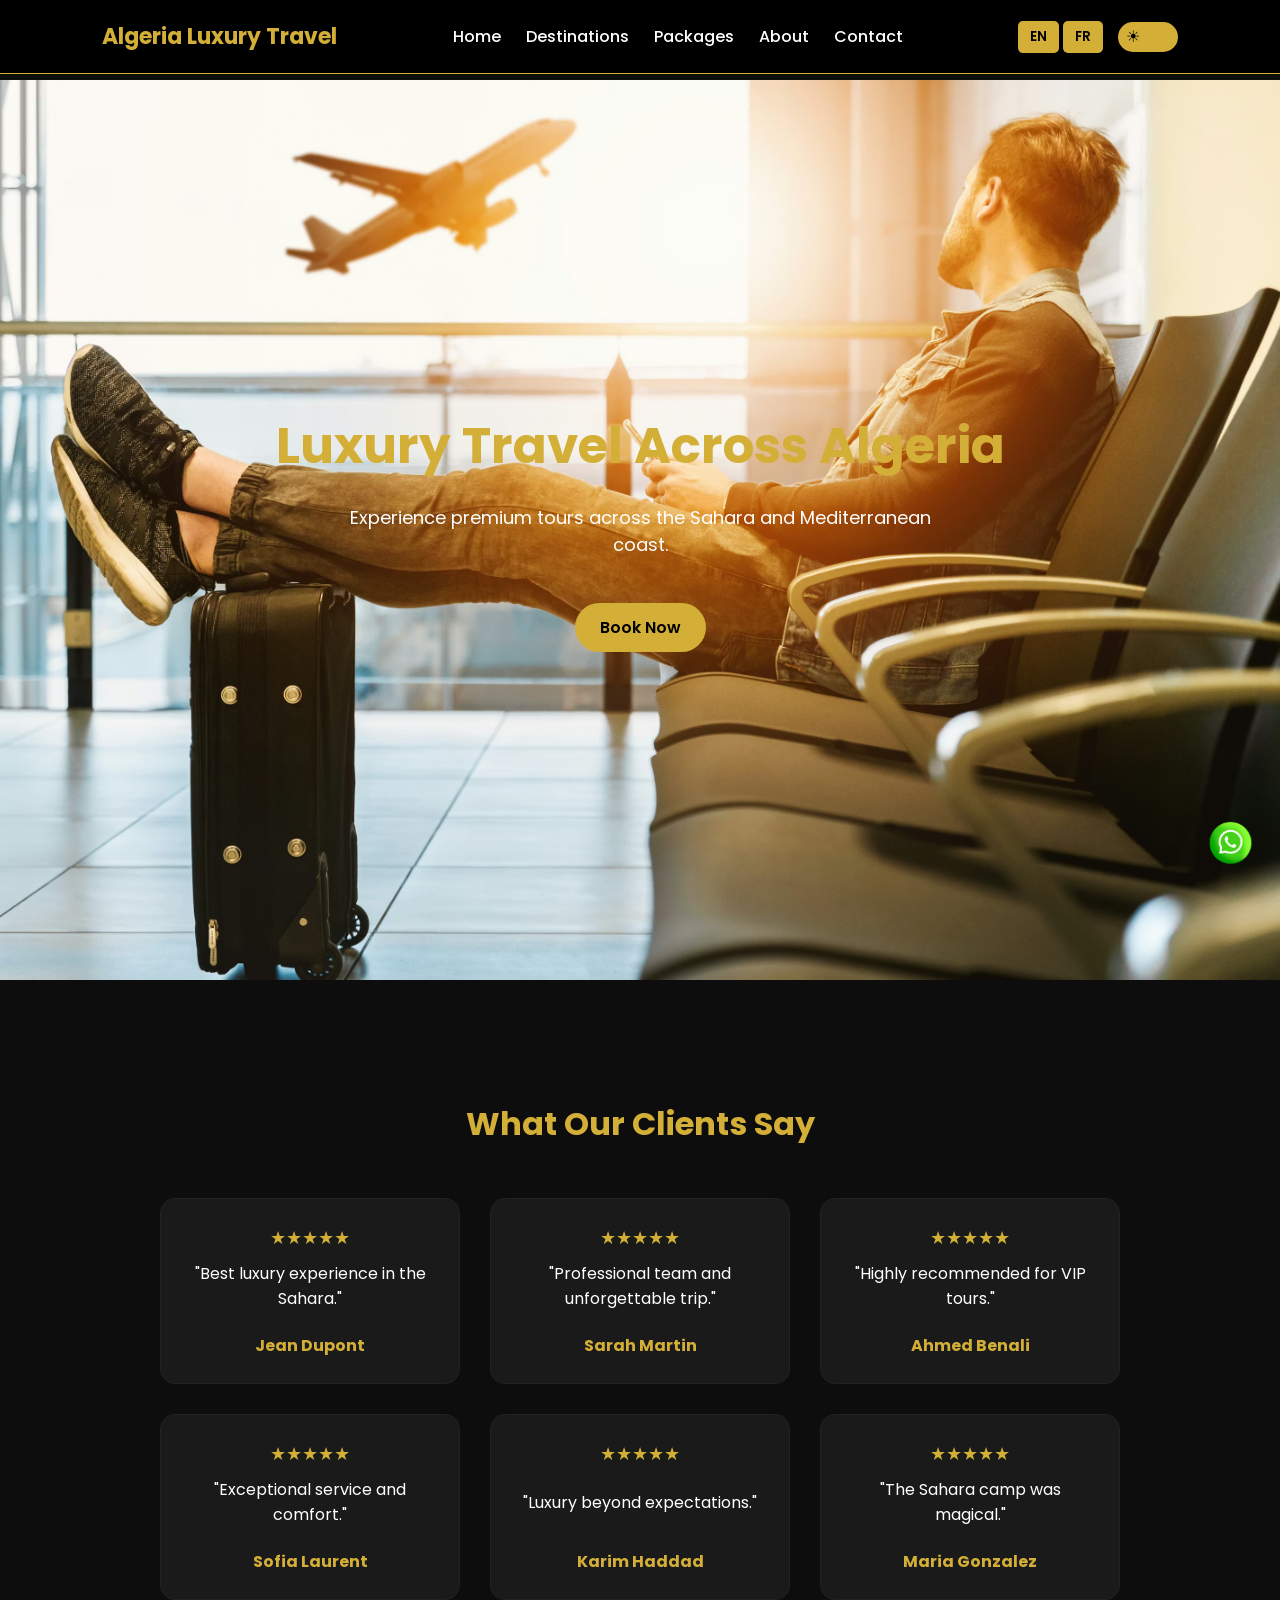
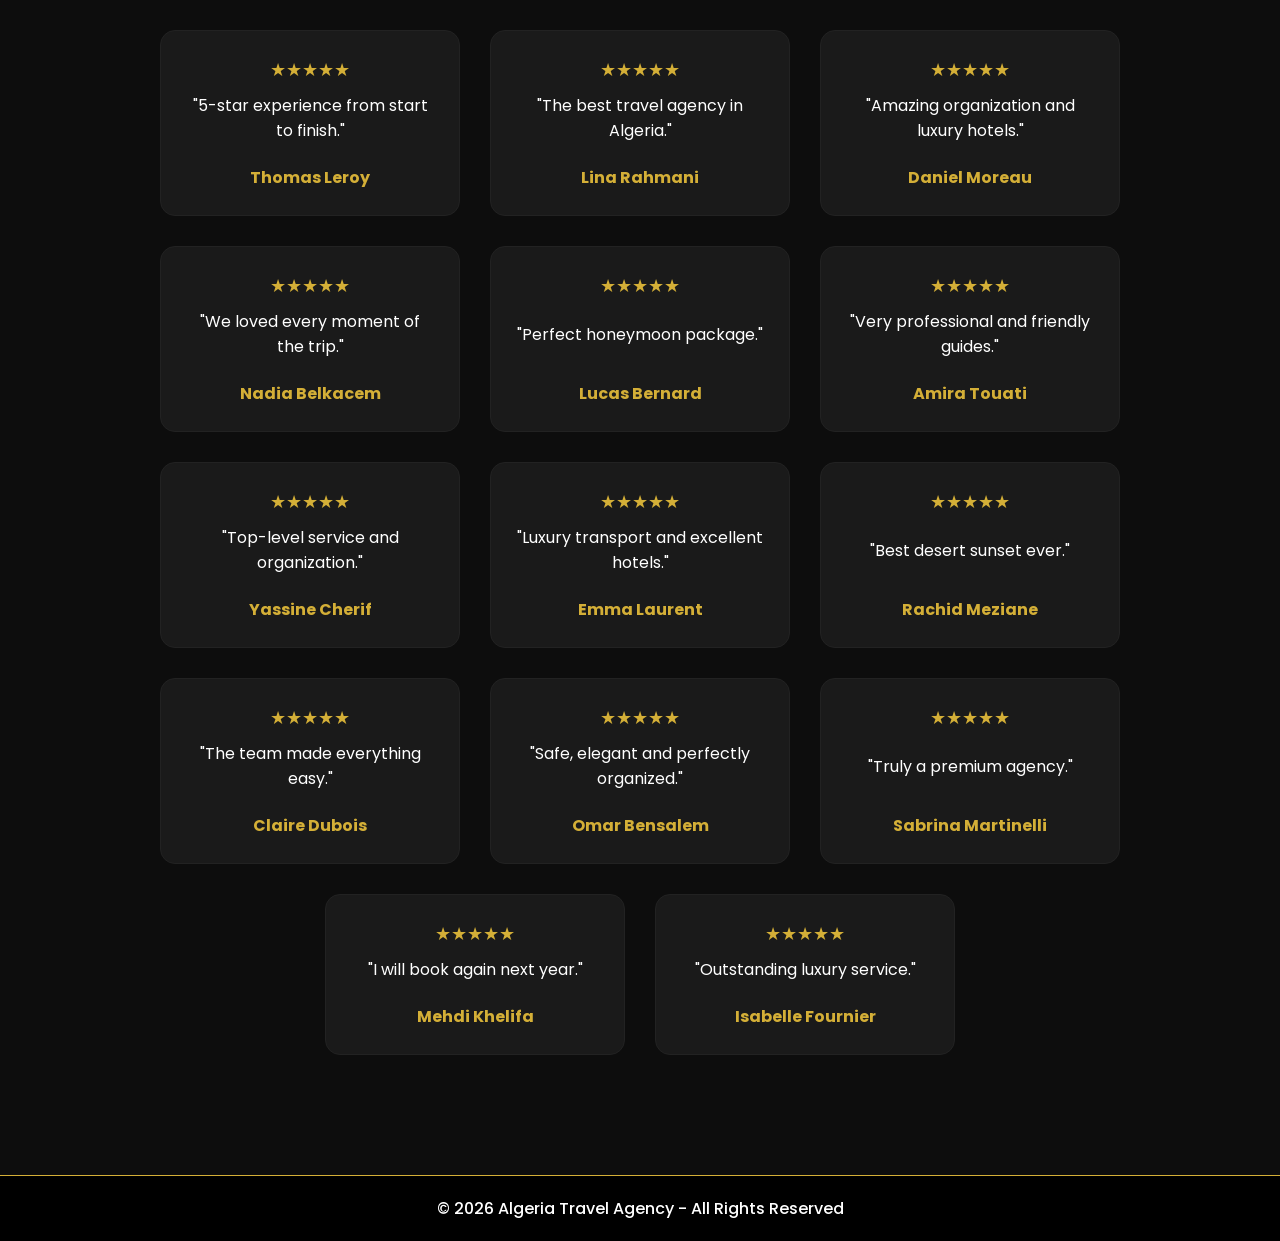
==== index.html @ 8c11dc51 "Add files via upload" ====
<!DOCTYPE html>
<html lang="en">
<head>
<meta charset="UTF-8">
<meta name="viewport" content="width=device-width, initial-scale=1.0">

<meta name="description" content="Luxury Algeria travel agency offering premium Sahara tours and VIP experiences.">
<meta name="keywords" content="Algeria travel, Sahara tours, luxury travel Algeria">

<title>Algeria Travel Agency | Luxury Tours</title>

<link href="https://fonts.googleapis.com/css2?family=Poppins:wght@300;400;600;700&display=swap" rel="stylesheet">
<link rel="stylesheet" href="style.css">
</head>

<body>

<header>
<div class="logo">Algeria Luxury Travel</div>

<nav>

<ul>
<li><a href="index.html" data-key="home">Home</a></li>
<li><a href="destinations.html" data-key="destinations">Destinations</a></li>
<li><a href="packages.html" data-key="packages">Packages</a></li>
<li><a href="about.html" data-key="about">About</a></li>
<li><a href="contact.html" data-key="contact">Contact</a></li>
</ul>
</nav>

<div class="controls">
<div class="lang-switch">
<button onclick="changeLang('en')">EN</button>
<button onclick="changeLang('fr')">FR</button>

</div>

<button class="theme-toggle" onclick="toggleTheme()">
  <span class="sun">☀</span>
  <span class="moon">🌙</span>
</button>
</div>

</header>

<!-- HERO SECTION -->
<section class="hero">
<h1 data-key="heroTitle">Luxury Travel Across Algeria</h1>
<p data-key="heroText">Experience premium tours across the Sahara and Mediterranean coast.</p>
<a href="packages.html" class="btn" data-key="book">Book Now</a>
</section>

<!-- TESTIMONIALS -->
<section class="section">
<h2 data-key="testimonials">What Our Clients Say</h2>

<div class="cards">

<div class="card testimonial">
<p class="stars">★★★★★</p>
<p>"Best luxury experience in the Sahara."</p>
<h4>Jean Dupont</h4>
</div>

<div class="card testimonial">
<p class="stars">★★★★★</p>
<p>"Professional team and unforgettable trip."</p>
<h4>Sarah Martin</h4>
</div>

<div class="card testimonial">
<p class="stars">★★★★★</p>
<p>"Highly recommended for VIP tours."</p>
<h4>Ahmed Benali</h4>
</div>

<div class="card testimonial">
<p class="stars">★★★★★</p>
<p>"Exceptional service and comfort."</p>
<h4>Sofia Laurent</h4>
</div>

<div class="card testimonial">
<p class="stars">★★★★★</p>
<p>"Luxury beyond expectations."</p>
<h4>Karim Haddad</h4>
</div>

<div class="card testimonial">
<p class="stars">★★★★★</p>
<p>"The Sahara camp was magical."</p>
<h4>Maria Gonzalez</h4>
</div>

<div class="card testimonial">
<p class="stars">★★★★★</p>
<p>"5-star experience from start to finish."</p>
<h4>Thomas Leroy</h4>
</div>

<div class="card testimonial">
<p class="stars">★★★★★</p>
<p>"The best travel agency in Algeria."</p>
<h4>Lina Rahmani</h4>
</div>

<div class="card testimonial">
<p class="stars">★★★★★</p>
<p>"Amazing organization and luxury hotels."</p>
<h4>Daniel Moreau</h4>
</div>

<div class="card testimonial">
<p class="stars">★★★★★</p>
<p>"We loved every moment of the trip."</p>
<h4>Nadia Belkacem</h4>
</div>

<div class="card testimonial">
<p class="stars">★★★★★</p>
<p>"Perfect honeymoon package."</p>
<h4>Lucas Bernard</h4>
</div>

<div class="card testimonial">
<p class="stars">★★★★★</p>
<p>"Very professional and friendly guides."</p>
<h4>Amira Touati</h4>
</div>

<div class="card testimonial">
<p class="stars">★★★★★</p>
<p>"Top-level service and organization."</p>
<h4>Yassine Cherif</h4>
</div>

<div class="card testimonial">
<p class="stars">★★★★★</p>
<p>"Luxury transport and excellent hotels."</p>
<h4>Emma Laurent</h4>
</div>

<div class="card testimonial">
<p class="stars">★★★★★</p>
<p>"Best desert sunset ever."</p>
<h4>Rachid Meziane</h4>
</div>

<div class="card testimonial">
<p class="stars">★★★★★</p>
<p>"The team made everything easy."</p>
<h4>Claire Dubois</h4>
</div>

<div class="card testimonial">
<p class="stars">★★★★★</p>
<p>"Safe, elegant and perfectly organized."</p>
<h4>Omar Bensalem</h4>
</div>

<div class="card testimonial">
<p class="stars">★★★★★</p>
<p>"Truly a premium agency."</p>
<h4>Sabrina Martinelli</h4>
</div>

<div class="card testimonial">
<p class="stars">★★★★★</p>
<p>"I will book again next year."</p>
<h4>Mehdi Khelifa</h4>
</div>

<div class="card testimonial">
<p class="stars">★★★★★</p>
<p>"Outstanding luxury service."</p>
<h4>Isabelle Fournier</h4>
</div>

</div>
</section>

<footer>
<p>© 2026 Algeria Travel Agency - All Rights Reserved</p>
</footer>

<a href="https://wa.me/213673940984" class="whatsapp" target="_blank">
<img src="images/whatsapp.png.png" alt="WhatsApp">
</a>

<script src="script.js"></script>

</body>
</html>
---- style.css ----
/* ===== RESET ===== */
* {
  margin: 0;
  padding: 0;
  box-sizing: border-box;
  font-family: 'Poppins', sans-serif;
   transition: all 0.4s ease-in-out;
}

/* ===== THEME VARIABLES ===== */
:root {
  --bg-color: #0d0d0d;
  --card-bg: #1a1a1a;
  --text-color: #ffffff;
  --gold: #d4af37;
}

body.light-mode {
  --bg-color: #f4f4f4;
  --card-bg: #ffffff;
  --text-color: #111;
}

body {
  background: var(--bg-color);
  color: var(--text-color);
}

/* ===== HEADER ===== */
header {
  position: fixed;
  width: 100%;
  top: 0;
  background: black;
  display: flex;
  justify-content: space-between;
  align-items: center;
  padding: 20px 8%;
  border-bottom: 1px solid var(--gold);
  z-index: 1000;
}

.logo {
  color: var(--gold);
  font-weight: 700;
  font-size: 22px;
}

nav ul {
  display: flex;
  list-style: none;
  gap: 25px;
}

nav ul li a {
  text-decoration: none;
  color: white;
  font-weight: 500;
}

nav ul li a:hover {
  color: var(--gold);
}

.controls {
  display: flex;
  align-items: center;
  gap: 15px;
}

.lang-switch button,
.theme-btn {
  background: var(--gold);
  border: none;
  padding: 6px 12px;
  cursor: pointer;
  border-radius: 5px;
  font-weight: 600;
}

/* ===== HERO ===== */
.hero {
  height: 100vh;
  background: url("images/hero.jpg") center/cover no-repeat;
  display: flex;
  flex-direction: column;
  justify-content: center;
  align-items: center;
  margin-top: 80px;
  text-align: center;
  padding: 20px;
}

.hero h1 {
  font-size: 50px;
  color: var(--gold);
  margin-bottom: 20px;
}

.hero p {
  font-size: 18px;
  margin-bottom: 30px;
  max-width: 600px;
}

.btn {
  background: var(--gold);
  color: black;
  padding: 12px 25px;
  text-decoration: none;
  border-radius: 30px;
  font-weight: 600;
  display: inline-block;
  margin-top: 15px;
}

.btn:hover {
  background: white;
}

/* ===== SECTIONS ===== */
.section {
  padding: 120px 8%;
  text-align: center;
}

.section h2 {
  color: var(--gold);
  margin-bottom: 50px;
  font-size: 32px;
}

/* ===== CARDS ===== */
.cards {
  display: flex;
  gap: 30px;
  flex-wrap: wrap;
  justify-content: center;
}

.card {
  background: var(--card-bg);
  padding: 25px;
  width: 300px;
  border-radius: 15px;
  border: 1px solid #222;
}

.card:hover {
  border: 1px solid var(--gold);
  transform: translateY(-5px);
}

.card img {
  width: 100%;
  border-radius: 10px;
  margin-bottom: 20px;
}

.card h3 {
  color: var(--gold);
  margin-bottom: 15px;
}

.card p {
  margin-bottom: 12px;
}

/* FORCE BUTTONS SAME POSITION */
.card {
  display: flex;
  flex-direction: column;
  justify-content: space-between;
}

.card .btn,
.card button {
  margin-top: auto;
  width: 100%;
  text-align: center;
}

/* ===== TESTIMONIALS ===== */
.testimonial .stars {
  color: var(--gold);
  font-size: 18px;
  margin-bottom: 10px;
}

.testimonial h4 {
  margin-top: 10px;
  color: var(--gold);
}

/* ===== CONTACT SECTION ===== */
.contact-section {
  display: flex;
  gap: 50px;
  padding: 150px 8%;
  align-items: center;
  justify-content: center;
}

.map {
  flex: 1;
}

.contact-form {
  flex: 1;
}

.contact-form input,
.contact-form textarea {
  width: 100%;
  padding: 12px;
  margin-bottom: 15px;
  border-radius: 5px;
  border: none;
}

.contact-form button {
  background: var(--gold);
  border: none;
  padding: 12px 20px;
  font-weight: 600;
  cursor: pointer;
}

/* ===== FOOTER ===== */
footer {
  background: black;
  text-align: center;
  padding: 20px;
  border-top: 1px solid var(--gold);
}
footer p {
  color: white !important;
  font-weight: 500;
}

/* ===== WHATSAPP ===== */
.whatsapp {
  position: fixed;
  bottom: 20px;
  right: 20px;
}

.whatsapp img {
  width: 60px;
}

/* ===== RESPONSIVE ===== */
@media (max-width: 900px) {
  nav ul {
    flex-direction: column;
    gap: 10px;
  }

  .contact-section {
    flex-direction: column;
  }

  .cards {
    flex-direction: column;
    align-items: center;
  }

  .hero h1 {
    font-size: 35px;
  }
}
/* ========================= */
/* PREMIUM THEME TOGGLE */
/* ========================= */

.theme-toggle {
  position: relative;
  width: 60px;
  height: 30px;
  background: var(--gold);
  border-radius: 30px;
  border: none;
  cursor: pointer;
  display: flex;
  align-items: center;
  padding: 3px;
  transition: background 0.4s ease;
}

.theme-toggle span {
  position: absolute;
  font-size: 16px;
  transition: transform 0.4s ease, opacity 0.4s ease;
}

.theme-toggle .sun {
  left: 8px;
}

.theme-toggle .moon {
  right: 8px;
  opacity: 0;
}

body.light-mode .theme-toggle .sun {
  opacity: 0;
}

body.light-mode .theme-toggle .moon {
  opacity: 1;
}

body.light-mode .theme-toggle {
  background: #333;
}
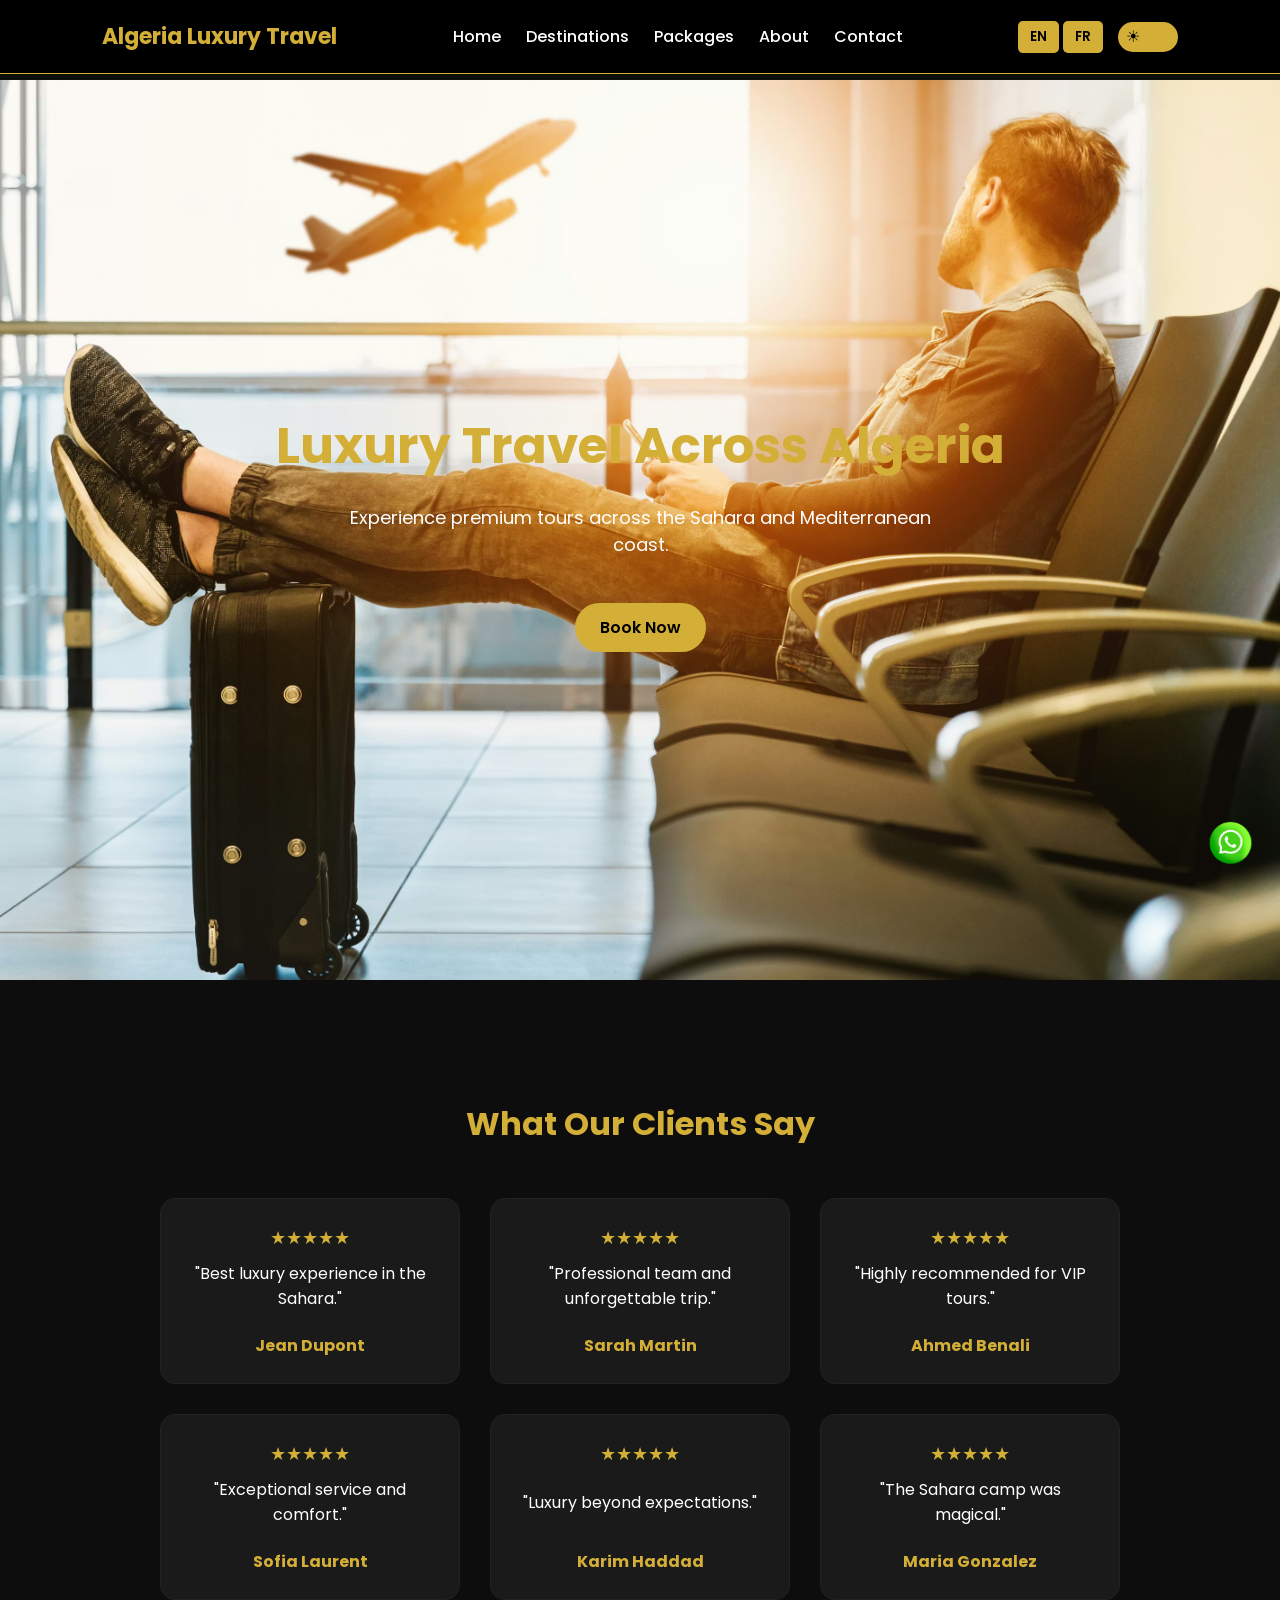
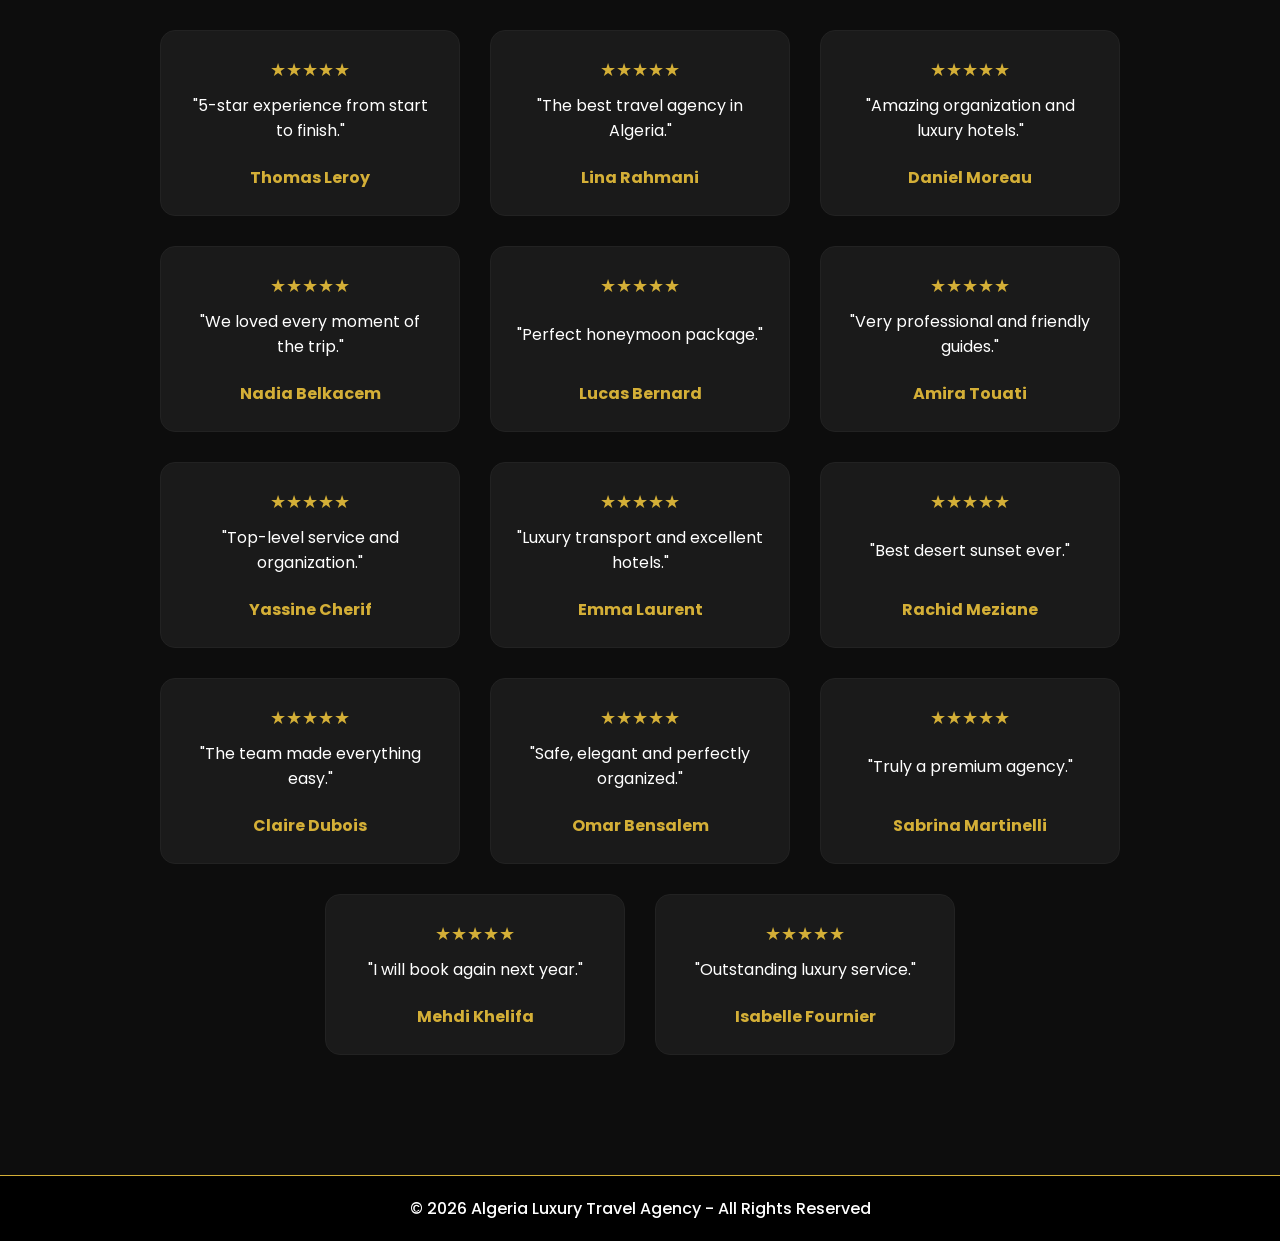
==== commit 91984e7f: "Add files via upload" ====
--- a/index.html
+++ b/index.html
@@ -11,6 +11,7 @@
 
 <link href="https://fonts.googleapis.com/css2?family=Poppins:wght@300;400;600;700&display=swap" rel="stylesheet">
 <link rel="stylesheet" href="style.css">
+<script defer src="script.js"></script>
 </head>
 
 <body>
@@ -19,21 +20,19 @@
 <div class="logo">Algeria Luxury Travel</div>
 
 <nav>
-
 <ul>
-<li><a href="index.html" data-key="home">Home</a></li>
-<li><a href="destinations.html" data-key="destinations">Destinations</a></li>
-<li><a href="packages.html" data-key="packages">Packages</a></li>
-<li><a href="about.html" data-key="about">About</a></li>
-<li><a href="contact.html" data-key="contact">Contact</a></li>
+<li><a href="index.html" data-lang="home">Home</a></li>
+<li><a href="destinations.html" data-lang="destinations">Destinations</a></li>
+<li><a href="packages.html" data-lang="packages">Packages</a></li>
+<li><a href="about.html" data-lang="about">About</a></li>
+<li><a href="contact.html" data-lang="contact">Contact</a></li>
 </ul>
 </nav>
 
 <div class="controls">
 <div class="lang-switch">
-<button onclick="changeLang('en')">EN</button>
-<button onclick="changeLang('fr')">FR</button>
-
+<button onclick="changeLanguage('en')">EN</button>
+<button onclick="changeLanguage('fr')">FR</button>
 </div>
 
 <button class="theme-toggle" onclick="toggleTheme()">
@@ -41,19 +40,18 @@
   <span class="moon">🌙</span>
 </button>
 </div>
-
 </header>
 
 <!-- HERO SECTION -->
 <section class="hero">
-<h1 data-key="heroTitle">Luxury Travel Across Algeria</h1>
-<p data-key="heroText">Experience premium tours across the Sahara and Mediterranean coast.</p>
-<a href="packages.html" class="btn" data-key="book">Book Now</a>
+<h1 data-lang="heroTitle">Luxury Travel Across Algeria</h1>
+<p data-lang="heroText">Experience premium tours across the Sahara and Mediterranean coast.</p>
+<a href="packages.html" class="btn" data-lang="bookNow">Book Now</a>
 </section>
 
 <!-- TESTIMONIALS -->
 <section class="section">
-<h2 data-key="testimonials">What Our Clients Say</h2>
+<h2 data-lang="testimonials">What Our Clients Say</h2>
 
 <div class="cards">
 
@@ -181,14 +179,12 @@
 </section>
 
 <footer>
-<p>© 2026 Algeria Travel Agency - All Rights Reserved</p>
+<p>© 2026 Algeria Luxury Travel Agency - All Rights Reserved</p>
 </footer>
 
 <a href="https://wa.me/213673940984" class="whatsapp" target="_blank">
 <img src="images/whatsapp.png.png" alt="WhatsApp">
 </a>
 
-<script src="script.js"></script>
-
 </body>
 </html>
--- a/style.css
+++ b/style.css
@@ -312,4 +312,21 @@
 
 body.light-mode .theme-toggle {
   background: #333;
+}
+/* ===== FIX BUTTON SPACING ===== */
+
+.card-buttons {
+    display: flex;
+    gap: 15px;          /* space between buttons */
+    margin-top: 20px;   /* space from description */
+}
+
+.package-card .card-buttons {
+    margin-top: 25px;   /* more space in packages */
+}
+
+/* make buttons same width & aligned */
+.card-buttons .btn {
+    flex: 1;
+    text-align: center;
 }
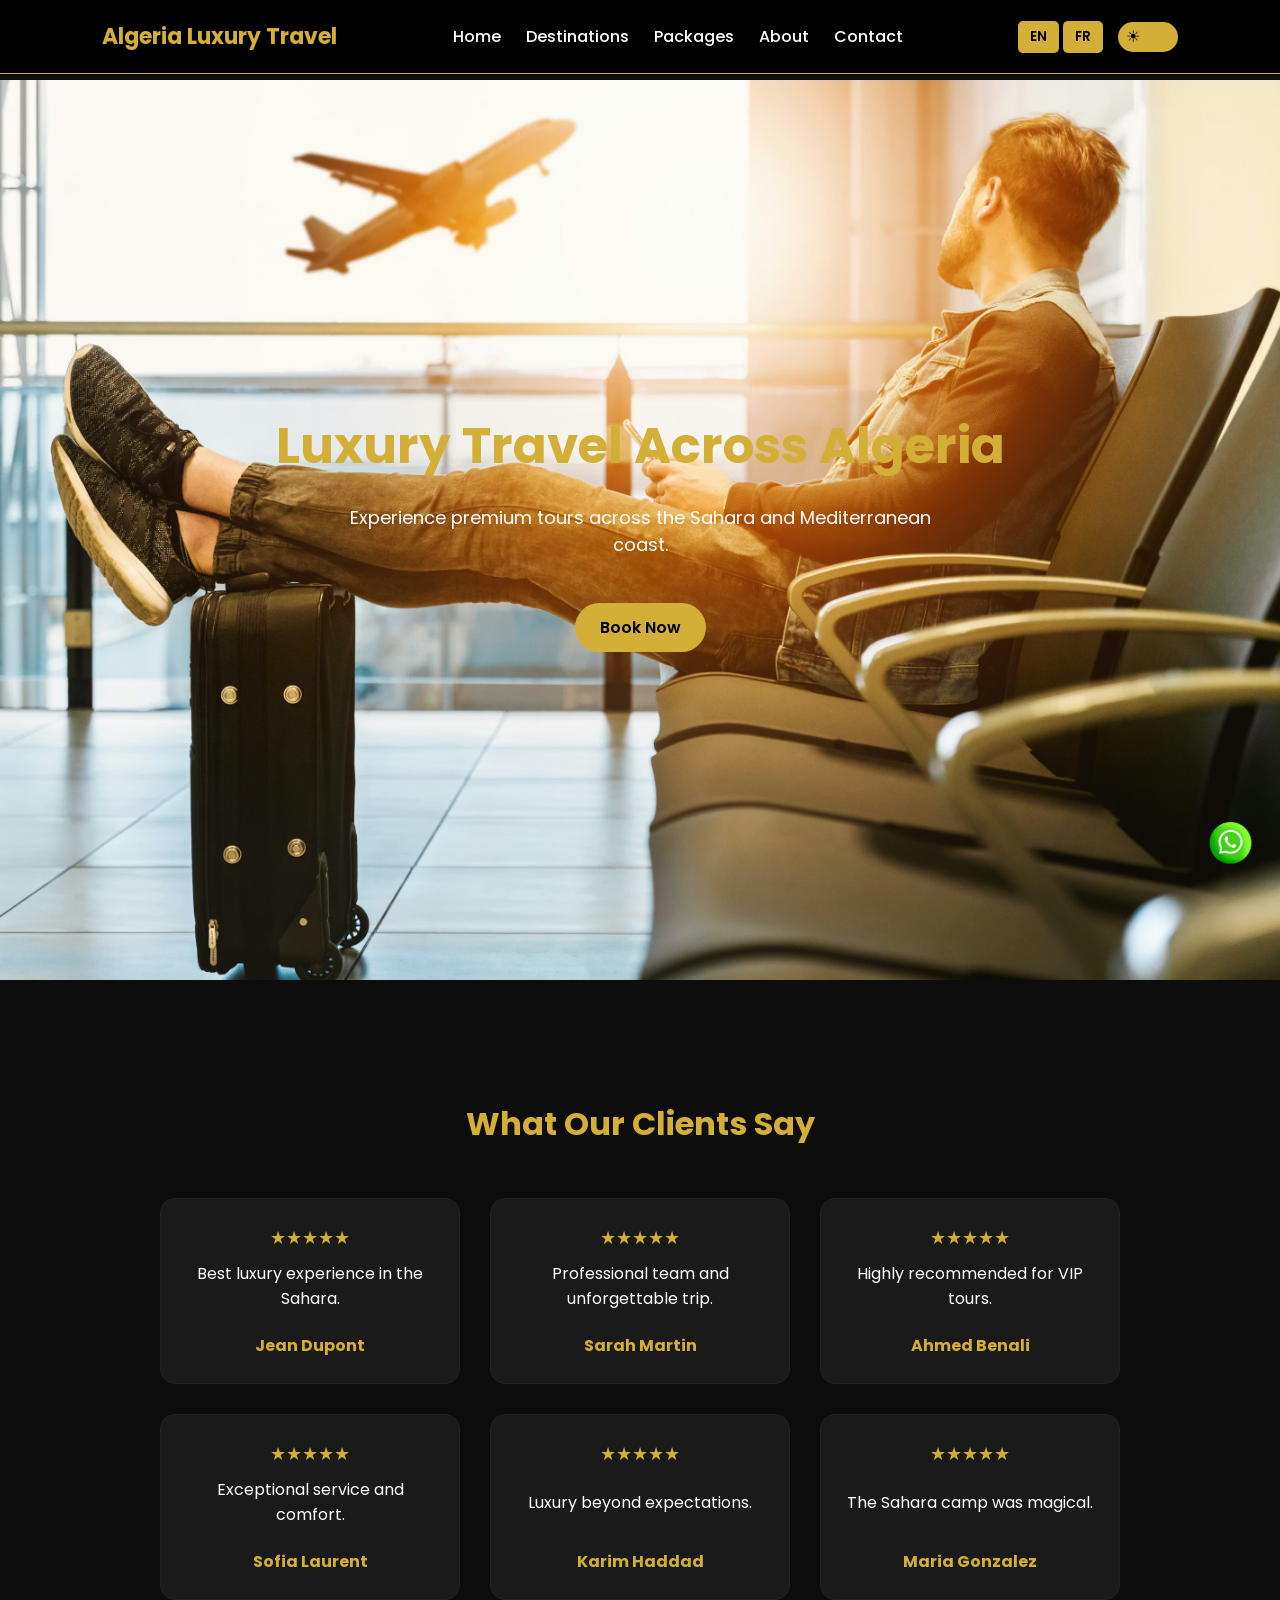
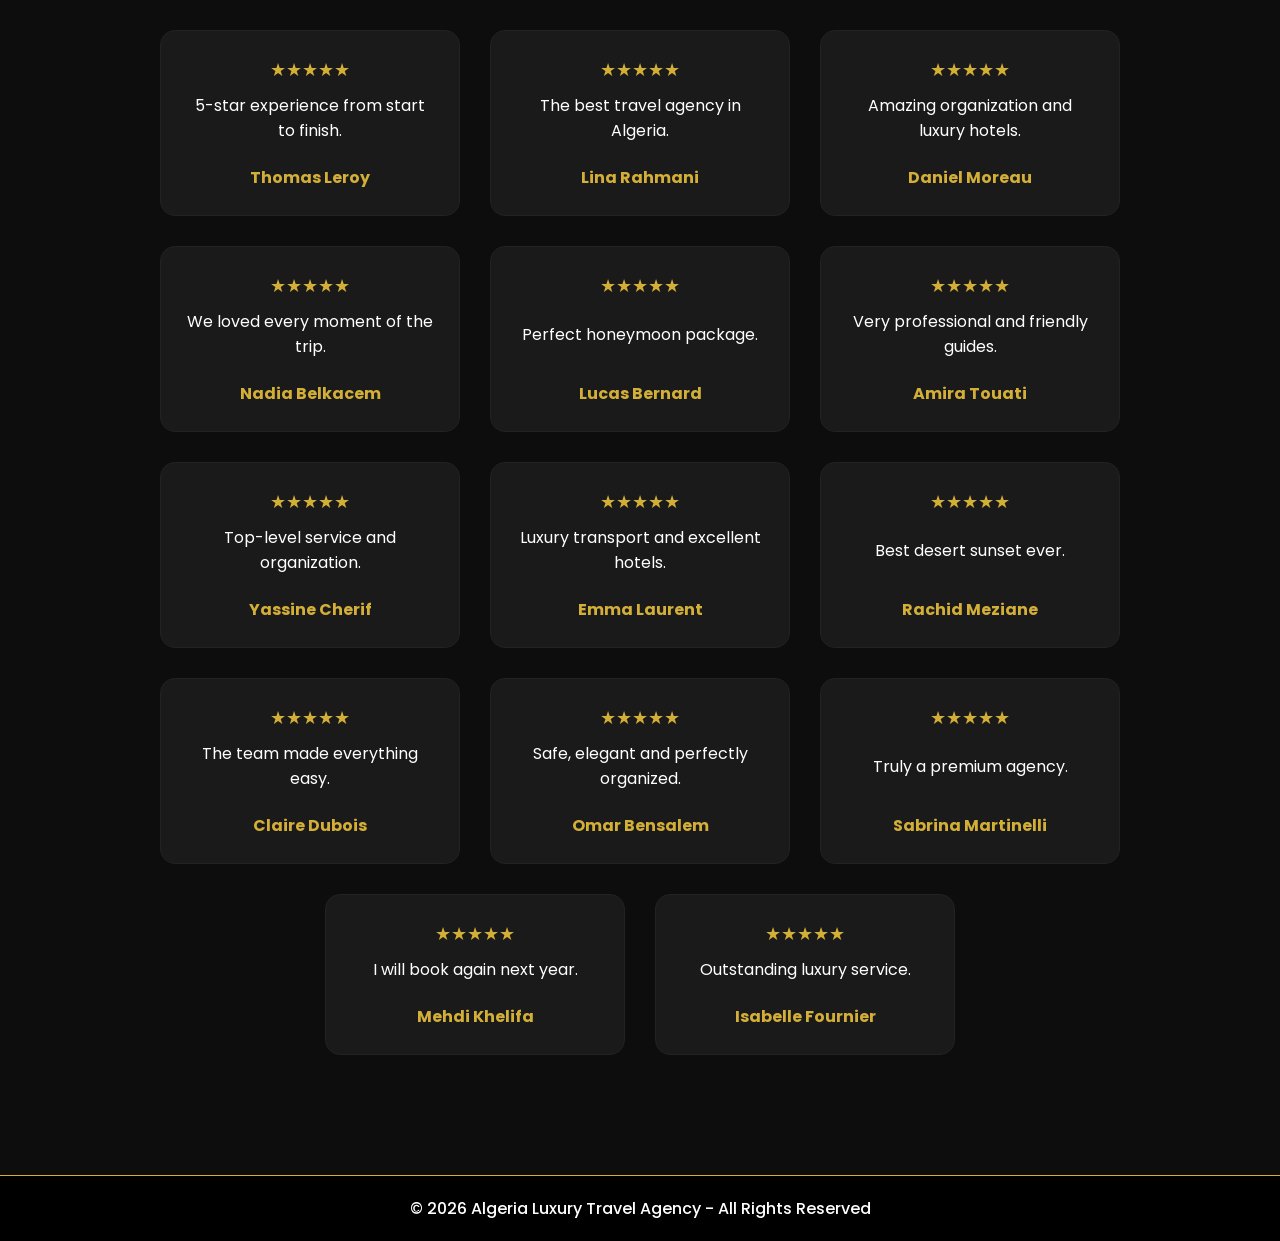
==== commit 8a62980c: "Add files via upload" ====
--- a/index.html
+++ b/index.html
@@ -36,8 +36,8 @@
 </div>
 
 <button class="theme-toggle" onclick="toggleTheme()">
-  <span class="sun">☀</span>
-  <span class="moon">🌙</span>
+<span class="sun">☀</span>
+<span class="moon">🌙</span>
 </button>
 </div>
 </header>
@@ -55,125 +55,26 @@
 
 <div class="cards">
 
-<div class="card testimonial">
-<p class="stars">★★★★★</p>
-<p>"Best luxury experience in the Sahara."</p>
-<h4>Jean Dupont</h4>
-</div>
-
-<div class="card testimonial">
-<p class="stars">★★★★★</p>
-<p>"Professional team and unforgettable trip."</p>
-<h4>Sarah Martin</h4>
-</div>
-
-<div class="card testimonial">
-<p class="stars">★★★★★</p>
-<p>"Highly recommended for VIP tours."</p>
-<h4>Ahmed Benali</h4>
-</div>
-
-<div class="card testimonial">
-<p class="stars">★★★★★</p>
-<p>"Exceptional service and comfort."</p>
-<h4>Sofia Laurent</h4>
-</div>
-
-<div class="card testimonial">
-<p class="stars">★★★★★</p>
-<p>"Luxury beyond expectations."</p>
-<h4>Karim Haddad</h4>
-</div>
-
-<div class="card testimonial">
-<p class="stars">★★★★★</p>
-<p>"The Sahara camp was magical."</p>
-<h4>Maria Gonzalez</h4>
-</div>
-
-<div class="card testimonial">
-<p class="stars">★★★★★</p>
-<p>"5-star experience from start to finish."</p>
-<h4>Thomas Leroy</h4>
-</div>
-
-<div class="card testimonial">
-<p class="stars">★★★★★</p>
-<p>"The best travel agency in Algeria."</p>
-<h4>Lina Rahmani</h4>
-</div>
-
-<div class="card testimonial">
-<p class="stars">★★★★★</p>
-<p>"Amazing organization and luxury hotels."</p>
-<h4>Daniel Moreau</h4>
-</div>
-
-<div class="card testimonial">
-<p class="stars">★★★★★</p>
-<p>"We loved every moment of the trip."</p>
-<h4>Nadia Belkacem</h4>
-</div>
-
-<div class="card testimonial">
-<p class="stars">★★★★★</p>
-<p>"Perfect honeymoon package."</p>
-<h4>Lucas Bernard</h4>
-</div>
-
-<div class="card testimonial">
-<p class="stars">★★★★★</p>
-<p>"Very professional and friendly guides."</p>
-<h4>Amira Touati</h4>
-</div>
-
-<div class="card testimonial">
-<p class="stars">★★★★★</p>
-<p>"Top-level service and organization."</p>
-<h4>Yassine Cherif</h4>
-</div>
-
-<div class="card testimonial">
-<p class="stars">★★★★★</p>
-<p>"Luxury transport and excellent hotels."</p>
-<h4>Emma Laurent</h4>
-</div>
-
-<div class="card testimonial">
-<p class="stars">★★★★★</p>
-<p>"Best desert sunset ever."</p>
-<h4>Rachid Meziane</h4>
-</div>
-
-<div class="card testimonial">
-<p class="stars">★★★★★</p>
-<p>"The team made everything easy."</p>
-<h4>Claire Dubois</h4>
-</div>
-
-<div class="card testimonial">
-<p class="stars">★★★★★</p>
-<p>"Safe, elegant and perfectly organized."</p>
-<h4>Omar Bensalem</h4>
-</div>
-
-<div class="card testimonial">
-<p class="stars">★★★★★</p>
-<p>"Truly a premium agency."</p>
-<h4>Sabrina Martinelli</h4>
-</div>
-
-<div class="card testimonial">
-<p class="stars">★★★★★</p>
-<p>"I will book again next year."</p>
-<h4>Mehdi Khelifa</h4>
-</div>
-
-<div class="card testimonial">
-<p class="stars">★★★★★</p>
-<p>"Outstanding luxury service."</p>
-<h4>Isabelle Fournier</h4>
-</div>
+<div class="card testimonial"><p class="stars">★★★★★</p><p data-lang="t1">Best luxury experience in the Sahara.</p><h4 data-lang="n1">Jean Dupont</h4></div>
+<div class="card testimonial"><p class="stars">★★★★★</p><p data-lang="t2">Professional team and unforgettable trip.</p><h4 data-lang="n2">Sarah Martin</h4></div>
+<div class="card testimonial"><p class="stars">★★★★★</p><p data-lang="t3">Highly recommended for VIP tours.</p><h4 data-lang="n3">Ahmed Benali</h4></div>
+<div class="card testimonial"><p class="stars">★★★★★</p><p data-lang="t4">Exceptional service and comfort.</p><h4 data-lang="n4">Sofia Laurent</h4></div>
+<div class="card testimonial"><p class="stars">★★★★★</p><p data-lang="t5">Luxury beyond expectations.</p><h4 data-lang="n5">Karim Haddad</h4></div>
+<div class="card testimonial"><p class="stars">★★★★★</p><p data-lang="t6">The Sahara camp was magical.</p><h4 data-lang="n6">Maria Gonzalez</h4></div>
+<div class="card testimonial"><p class="stars">★★★★★</p><p data-lang="t7">5-star experience from start to finish.</p><h4 data-lang="n7">Thomas Leroy</h4></div>
+<div class="card testimonial"><p class="stars">★★★★★</p><p data-lang="t8">The best travel agency in Algeria.</p><h4 data-lang="n8">Lina Rahmani</h4></div>
+<div class="card testimonial"><p class="stars">★★★★★</p><p data-lang="t9">Amazing organization and luxury hotels.</p><h4 data-lang="n9">Daniel Moreau</h4></div>
+<div class="card testimonial"><p class="stars">★★★★★</p><p data-lang="t10">We loved every moment of the trip.</p><h4 data-lang="n10">Nadia Belkacem</h4></div>
+<div class="card testimonial"><p class="stars">★★★★★</p><p data-lang="t11">Perfect honeymoon package.</p><h4 data-lang="n11">Lucas Bernard</h4></div>
+<div class="card testimonial"><p class="stars">★★★★★</p><p data-lang="t12">Very professional and friendly guides.</p><h4 data-lang="n12">Amira Touati</h4></div>
+<div class="card testimonial"><p class="stars">★★★★★</p><p data-lang="t13">Top-level service and organization.</p><h4 data-lang="n13">Yassine Cherif</h4></div>
+<div class="card testimonial"><p class="stars">★★★★★</p><p data-lang="t14">Luxury transport and excellent hotels.</p><h4 data-lang="n14">Emma Laurent</h4></div>
+<div class="card testimonial"><p class="stars">★★★★★</p><p data-lang="t15">Best desert sunset ever.</p><h4 data-lang="n15">Rachid Meziane</h4></div>
+<div class="card testimonial"><p class="stars">★★★★★</p><p data-lang="t16">The team made everything easy.</p><h4 data-lang="n16">Claire Dubois</h4></div>
+<div class="card testimonial"><p class="stars">★★★★★</p><p data-lang="t17">Safe, elegant and perfectly organized.</p><h4 data-lang="n17">Omar Bensalem</h4></div>
+<div class="card testimonial"><p class="stars">★★★★★</p><p data-lang="t18">Truly a premium agency.</p><h4 data-lang="n18">Sabrina Martinelli</h4></div>
+<div class="card testimonial"><p class="stars">★★★★★</p><p data-lang="t19">I will book again next year.</p><h4 data-lang="n19">Mehdi Khelifa</h4></div>
+<div class="card testimonial"><p class="stars">★★★★★</p><p data-lang="t20">Outstanding luxury service.</p><h4 data-lang="n20">Isabelle Fournier</h4></div>
 
 </div>
 </section>
